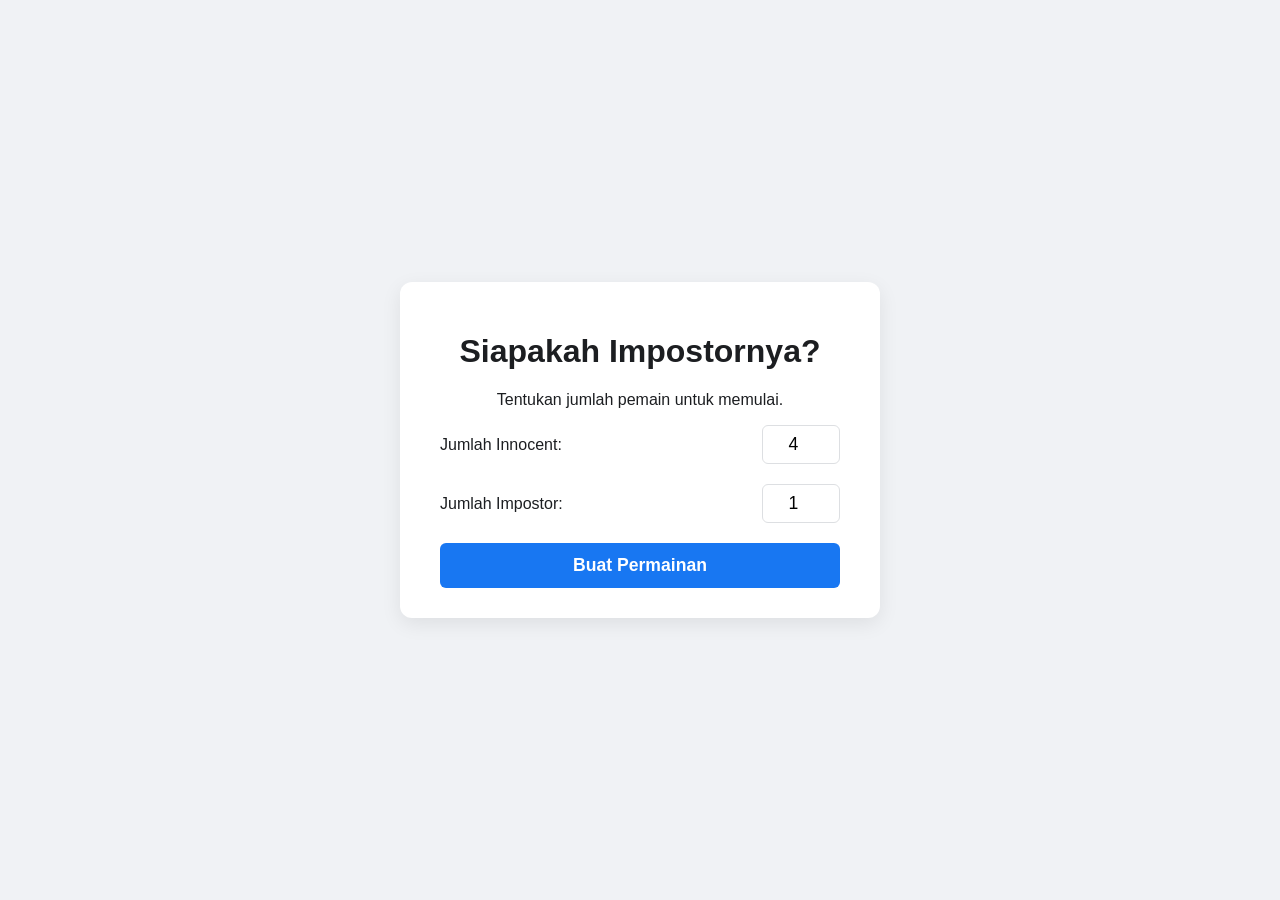
==== index.html @ 81aa45cb "Add files via upload" ====
<!DOCTYPE html>
<html lang="id">
<head>
    <meta charset="UTF-8">
    <meta name="viewport" content="width=device-width, initial-scale=1.0">
    <title>Game Siapakah Impostornya?</title>
    <link rel="stylesheet" href="style.css">
</head>
<body>

    <div id="setup-screen" class="screen">
        <div class="card">
            <h1>Siapakah Impostornya?</h1>
            <p>Tentukan jumlah pemain untuk memulai.</p>
            <div class="input-group">
                <label for="innocent-count">Jumlah Innocent:</label>
                <input type="number" id="innocent-count" value="4" min="1">
            </div>
            <div class="input-group">
                <label for="impostor-count">Jumlah Impostor:</label>
                <input type="number" id="impostor-count" value="1" min="1">
            </div>
            <button id="setup-start-button">Buat Permainan</button>
        </div>
    </div>

    <div id="pass-device-screen" class="screen hidden">
        <div class="card">
            <h2 id="pass-to-player-text">Oper perangkat ke Pemain 1</h2>
            <p>Pemain lain jangan mengintip!</p>
            <button id="show-role-button">Tampilkan Peran Saya</button>
        </div>
    </div>

    <div id="reveal-role-screen" class="screen hidden">
        <div class="card" id="role-card">
            <p>Peran kamu adalah...</p>
            <h2 id="player-role">INNOCENT</h2>
            <p>Kata rahasiamu adalah:</p>
            <h3 id="player-word">APEL</h3>
            <p id="role-description">Jelaskan kata ini agar pemain lain percaya kamu bukan Impostor!</p>
            <button id="hide-role-button">Sembunyikan & Lanjutkan</button>
        </div>
    </div>

    <div id="gameplay-screen" class="screen hidden">
        <div class="card">
            <h1>Semua Siap!</h1>
            <p>Semua pemain telah menerima peran masing-masing.</p>
            <div id="game-summary"></div>
            <p>Mulai berdiskusi dan jelaskan kata kalian. Temukan siapa Impostornya!</p>
            <button id="restart-button">Mulai Game Baru</button>
        </div>
    </div>

    <script src="script.js"></script>
</body>
</html>
---- style.css ----
/* style.css */
body {
    font-family: -apple-system, BlinkMacSystemFont, 'Segoe UI', Roboto, Oxygen, Ubuntu, Cantarell, 'Open Sans', 'Helvetica Neue', sans-serif;
    background-color: #f0f2f5;
    color: #1c1e21;
    display: flex;
    justify-content: center;
    align-items: center;
    min-height: 100vh;
    margin: 0;
    text-align: center;
}

.screen {
    width: 100%;
    padding: 20px;
    box-sizing: border-box;
}

.card {
    background-color: white;
    padding: 30px 40px;
    border-radius: 12px;
    box-shadow: 0 6px 20px rgba(0, 0, 0, 0.08);
    max-width: 400px;
    margin: auto;
}

.hidden {
    display: none;
}

.input-group {
    margin-bottom: 20px;
    display: flex;
    justify-content: space-between;
    align-items: center;
}

input[type="number"] {
    width: 60px;
    padding: 8px;
    border: 1px solid #dddfe2;
    border-radius: 6px;
    font-size: 1.1em;
    text-align: center;
}

button {
    width: 100%;
    padding: 12px 20px;
    border: none;
    border-radius: 6px;
    font-size: 1.1em;
    font-weight: bold;
    color: white;
    cursor: pointer;
    transition: background-color 0.2s;
}

#setup-start-button, #show-role-button {
    background-color: #1877f2; /* Facebook Blue */
}
#setup-start-button:hover, #show-role-button:hover {
    background-color: #166fe5;
}

#hide-role-button, #restart-button {
    background-color: #42b72a; /* Green */
}
#hide-role-button:hover, #restart-button:hover {
    background-color: #36a420;
}

/* Gaya khusus untuk kartu peran */
#role-card.innocent {
    border-top: 5px solid #1877f2;
}
#role-card.impostor {
    border-top: 5px solid #fa383e; /* Red */
}

#player-role {
    font-size: 2.5em;
    margin: 10px 0;
}

.innocent #player-role {
    color: #1877f2;
}

.impostor #player-role {
    color: #fa383e;
}

#player-word {
    font-size: 2em;
    background-color: #f0f2f5;
    padding: 15px;
    border-radius: 8px;
    margin: 20px 0;
}
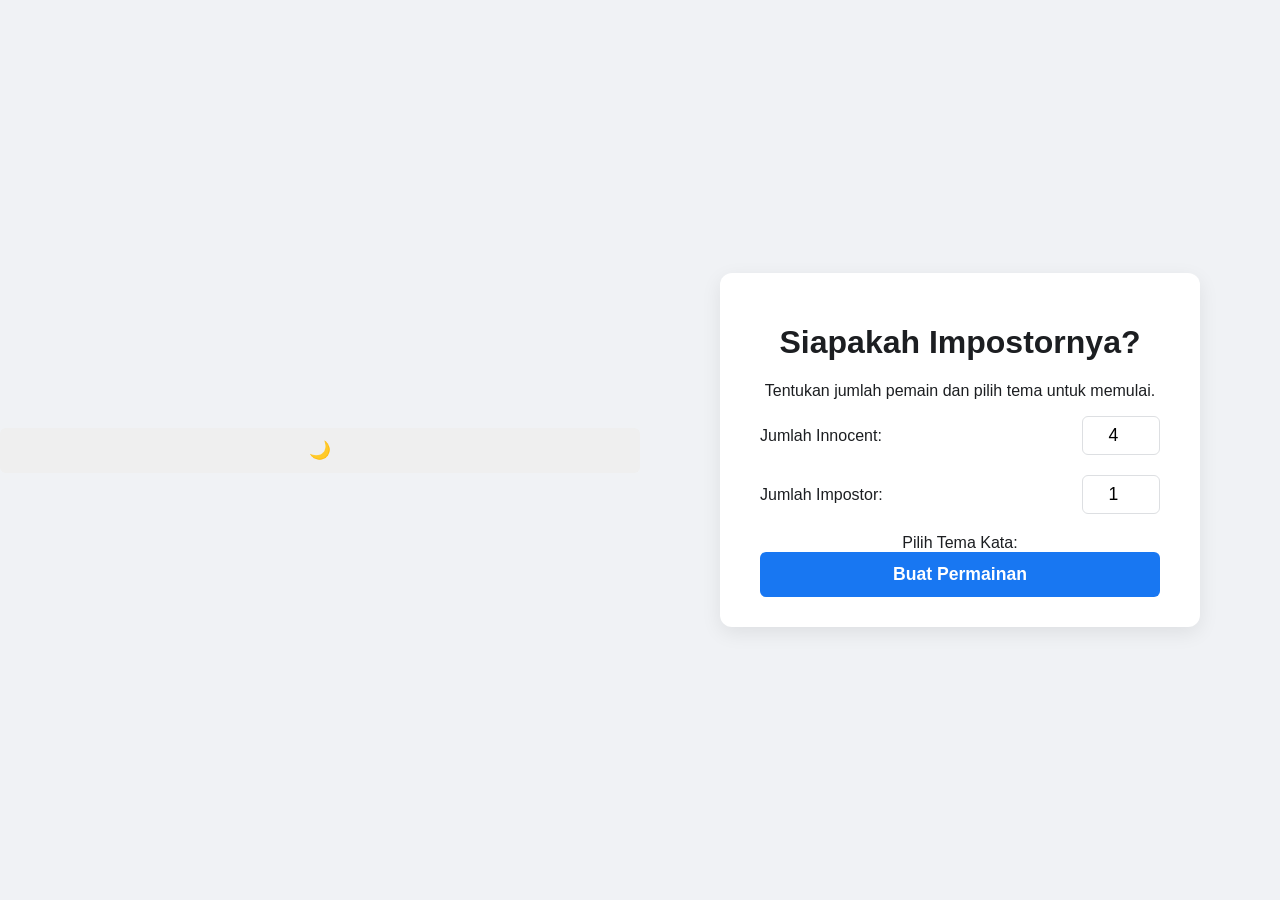
==== commit 5f34e741: "Update index.html" ====
--- a/index.html
+++ b/index.html
@@ -7,11 +7,12 @@
     <link rel="stylesheet" href="style.css">
 </head>
 <body>
+    <button id="darkmode-toggle" aria-label="Toggle dark mode">🌙</button>
 
     <div id="setup-screen" class="screen">
         <div class="card">
             <h1>Siapakah Impostornya?</h1>
-            <p>Tentukan jumlah pemain untuk memulai.</p>
+            <p>Tentukan jumlah pemain dan pilih tema untuk memulai.</p>
             <div class="input-group">
                 <label for="innocent-count">Jumlah Innocent:</label>
                 <input type="number" id="innocent-count" value="4" min="1">
@@ -20,6 +21,14 @@
                 <label for="impostor-count">Jumlah Impostor:</label>
                 <input type="number" id="impostor-count" value="1" min="1">
             </div>
+
+            <div class="theme-section">
+                <label class="theme-label">Pilih Tema Kata:</label>
+                <div id="theme-grid" class="theme-grid">
+                    <!-- Tema akan di-render oleh JS -->
+                </div>
+            </div>
+
             <button id="setup-start-button">Buat Permainan</button>
         </div>
     </div>
@@ -55,4 +64,4 @@
 
     <script src="script.js"></script>
 </body>
-</html>+</html>
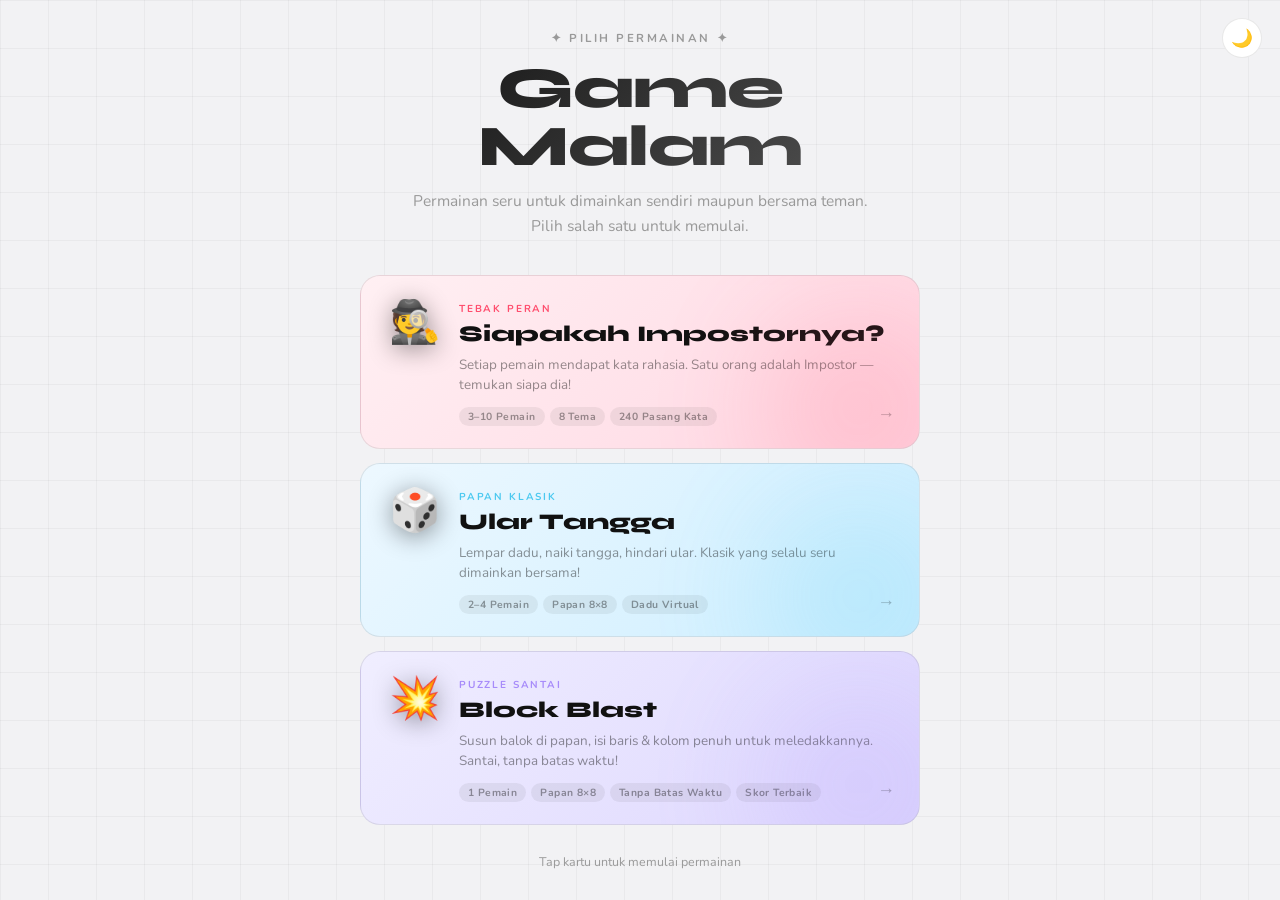
==== commit 30a8c14b: "Update index.html" ====
--- a/index.html
+++ b/index.html
@@ -3,65 +3,356 @@
 <head>
     <meta charset="UTF-8">
     <meta name="viewport" content="width=device-width, initial-scale=1.0">
-    <title>Game Siapakah Impostornya?</title>
-    <link rel="stylesheet" href="style.css">
+    <title>Game Malam — Pilih Permainan</title>
+    <link rel="preconnect" href="https://fonts.googleapis.com">
+    <link href="https://fonts.googleapis.com/css2?family=Syne:wght@700;800&family=Nunito:wght@400;600;700&display=swap" rel="stylesheet">
+    <style>
+        *, *::before, *::after { box-sizing: border-box; margin: 0; padding: 0; }
+
+        :root {
+            --bg: #0d0d0f;
+            --surface: #17171a;
+            --border: rgba(255,255,255,0.08);
+            --text: #f0f0f0;
+            --muted: #888;
+            --card-1: linear-gradient(135deg, #1a0a10 0%, #2d0f1c 100%);
+            --card-2: linear-gradient(135deg, #050e1a 0%, #0d2137 100%);
+            --card-3: linear-gradient(135deg, #0e0a1f 0%, #180d30 100%);
+            --accent-1: #ff4d6d;
+            --accent-2: #4cc9f0;
+            --accent-3: #a78bfa;
+        }
+
+        body {
+            font-family: 'Nunito', sans-serif;
+            background: var(--bg);
+            color: var(--text);
+            min-height: 100vh;
+            display: flex;
+            flex-direction: column;
+            align-items: center;
+            justify-content: center;
+            padding: 24px;
+            overflow-x: hidden;
+            transition: background 0.3s, color 0.3s;
+        }
+
+        body::before {
+            content: '';
+            position: fixed;
+            inset: 0;
+            background-image:
+                linear-gradient(rgba(255,255,255,0.025) 1px, transparent 1px),
+                linear-gradient(90deg, rgba(255,255,255,0.025) 1px, transparent 1px);
+            background-size: 48px 48px;
+            pointer-events: none;
+            z-index: 0;
+        }
+
+        .wrapper {
+            position: relative;
+            z-index: 1;
+            width: 100%;
+            max-width: 560px;
+        }
+
+        .header {
+            text-align: center;
+            margin-bottom: 36px;
+            animation: fadeDown 0.6s ease both;
+        }
+
+        .eyebrow {
+            font-size: 0.72em;
+            font-weight: 700;
+            letter-spacing: 0.22em;
+            text-transform: uppercase;
+            color: var(--muted);
+            margin-bottom: 14px;
+        }
+
+        .title {
+            font-family: 'Syne', sans-serif;
+            font-size: clamp(2.4rem, 8vw, 3.6rem);
+            font-weight: 800;
+            line-height: 1;
+            letter-spacing: -0.02em;
+            background: linear-gradient(135deg, #fff 0%, #aaa 100%);
+            -webkit-background-clip: text;
+            -webkit-text-fill-color: transparent;
+            background-clip: text;
+        }
+
+        .subtitle {
+            margin-top: 14px;
+            color: var(--muted);
+            font-size: 0.97em;
+            line-height: 1.6;
+        }
+
+        #darkmode-toggle {
+            position: fixed;
+            top: 18px;
+            right: 18px;
+            width: 40px;
+            height: 40px;
+            border-radius: 50%;
+            border: 1px solid var(--border);
+            background: var(--surface);
+            color: var(--text);
+            font-size: 1.1em;
+            cursor: pointer;
+            z-index: 100;
+            display: flex;
+            align-items: center;
+            justify-content: center;
+            transition: transform 0.2s, background 0.3s;
+        }
+        #darkmode-toggle:hover { transform: scale(1.12) rotate(18deg); }
+
+        .games {
+            display: flex;
+            flex-direction: column;
+            gap: 14px;
+        }
+
+        .game-card {
+            position: relative;
+            display: block;
+            text-decoration: none;
+            border-radius: 20px;
+            border: 1px solid var(--border);
+            overflow: hidden;
+            cursor: pointer;
+            transition: transform 0.22s ease, box-shadow 0.22s ease;
+            animation: fadeUp 0.6s ease both;
+        }
+
+        .game-card:nth-child(1) { animation-delay: 0.08s; }
+        .game-card:nth-child(2) { animation-delay: 0.18s; }
+        .game-card:nth-child(3) { animation-delay: 0.28s; }
+
+        .game-card:hover {
+            transform: translateY(-4px) scale(1.01);
+            box-shadow: 0 20px 60px rgba(0,0,0,0.5);
+        }
+
+        .game-card-inner {
+            padding: 26px 28px 22px;
+            display: flex;
+            align-items: flex-start;
+            gap: 18px;
+        }
+
+        .card-impostor { background: var(--card-1); }
+        .card-ular     { background: var(--card-2); }
+        .card-block    { background: var(--card-3); }
+
+        .game-card::after {
+            content: '';
+            position: absolute;
+            width: 200px;
+            height: 200px;
+            border-radius: 50%;
+            filter: blur(60px);
+            opacity: 0.18;
+            transition: opacity 0.3s;
+            pointer-events: none;
+            bottom: -60px;
+            right: -40px;
+        }
+        .card-impostor::after { background: var(--accent-1); }
+        .card-ular::after     { background: var(--accent-2); }
+        .card-block::after    { background: var(--accent-3); }
+        .game-card:hover::after { opacity: 0.38; }
+
+        .card-emoji {
+            font-size: 2.6em;
+            line-height: 1;
+            flex-shrink: 0;
+            filter: drop-shadow(0 4px 12px rgba(0,0,0,0.4));
+        }
+
+        .card-body { flex: 1; }
+
+        .card-tag {
+            font-size: 0.63em;
+            font-weight: 700;
+            letter-spacing: 0.18em;
+            text-transform: uppercase;
+            margin-bottom: 6px;
+        }
+        .card-impostor .card-tag { color: var(--accent-1); }
+        .card-ular .card-tag     { color: var(--accent-2); }
+        .card-block .card-tag    { color: var(--accent-3); }
+
+        .card-title {
+            font-family: 'Syne', sans-serif;
+            font-size: 1.4em;
+            font-weight: 800;
+            line-height: 1.1;
+            margin-bottom: 8px;
+            color: #fff;
+        }
+
+        .card-desc {
+            font-size: 0.84em;
+            color: rgba(255,255,255,0.48);
+            line-height: 1.5;
+        }
+
+        .card-arrow {
+            position: absolute;
+            bottom: 22px;
+            right: 24px;
+            font-size: 1.1em;
+            opacity: 0.3;
+            transition: opacity 0.2s, transform 0.2s;
+            color: #fff;
+        }
+        .game-card:hover .card-arrow { opacity: 1; transform: translateX(4px); }
+
+        .badge-row {
+            display: flex;
+            flex-wrap: wrap;
+            gap: 5px;
+            margin-top: 12px;
+        }
+        .badge {
+            font-size: 0.65em;
+            font-weight: 700;
+            padding: 2px 9px;
+            border-radius: 20px;
+            background: rgba(255,255,255,0.07);
+            color: rgba(255,255,255,0.42);
+            letter-spacing: 0.04em;
+        }
+
+        .footer {
+            text-align: center;
+            margin-top: 28px;
+            color: var(--muted);
+            font-size: 0.78em;
+            animation: fadeUp 0.6s 0.45s ease both;
+        }
+
+        /* Light mode */
+        body.light {
+            --bg: #f2f2f4;
+            --surface: #ffffff;
+            --border: rgba(0,0,0,0.09);
+            --text: #111;
+            --muted: #999;
+            --card-1: linear-gradient(135deg, #fff0f3 0%, #ffd6e2 100%);
+            --card-2: linear-gradient(135deg, #edf8ff 0%, #cceeff 100%);
+            --card-3: linear-gradient(135deg, #f0eeff 0%, #ddd6fe 100%);
+        }
+        body.light::before {
+            background-image:
+                linear-gradient(rgba(0,0,0,0.035) 1px, transparent 1px),
+                linear-gradient(90deg, rgba(0,0,0,0.035) 1px, transparent 1px);
+        }
+        body.light .title {
+            background: linear-gradient(135deg, #111 0%, #555 100%);
+            -webkit-background-clip: text;
+            background-clip: text;
+        }
+        body.light .card-title { color: #111; }
+        body.light .card-desc  { color: rgba(0,0,0,0.42); }
+        body.light .badge      { background: rgba(0,0,0,0.06); color: rgba(0,0,0,0.38); }
+        body.light .card-arrow { color: #111; }
+
+        @keyframes fadeDown {
+            from { opacity: 0; transform: translateY(-16px); }
+            to   { opacity: 1; transform: translateY(0); }
+        }
+        @keyframes fadeUp {
+            from { opacity: 0; transform: translateY(20px); }
+            to   { opacity: 1; transform: translateY(0); }
+        }
+    </style>
 </head>
 <body>
-    <button id="darkmode-toggle" aria-label="Toggle dark mode">🌙</button>
-
-    <div id="setup-screen" class="screen">
-        <div class="card">
-            <h1>Siapakah Impostornya?</h1>
-            <p>Tentukan jumlah pemain dan pilih tema untuk memulai.</p>
-            <div class="input-group">
-                <label for="innocent-count">Jumlah Innocent:</label>
-                <input type="number" id="innocent-count" value="4" min="1">
-            </div>
-            <div class="input-group">
-                <label for="impostor-count">Jumlah Impostor:</label>
-                <input type="number" id="impostor-count" value="1" min="1">
-            </div>
-
-            <div class="theme-section">
-                <label class="theme-label">Pilih Tema Kata:</label>
-                <div id="theme-grid" class="theme-grid">
-                    <!-- Tema akan di-render oleh JS -->
+
+    <button id="darkmode-toggle" aria-label="Toggle mode">☀️</button>
+
+    <div class="wrapper">
+        <header class="header">
+            <p class="eyebrow">✦ Pilih Permainan ✦</p>
+            <h1 class="title">Game Malam</h1>
+            <p class="subtitle">Permainan seru untuk dimainkan sendiri maupun bersama teman.<br>Pilih salah satu untuk memulai.</p>
+        </header>
+
+        <div class="games">
+
+            <a class="game-card card-impostor" href="impostor.html">
+                <div class="game-card-inner">
+                    <div class="card-emoji">🕵️</div>
+                    <div class="card-body">
+                        <p class="card-tag">Tebak Peran</p>
+                        <h2 class="card-title">Siapakah Impostornya?</h2>
+                        <p class="card-desc">Setiap pemain mendapat kata rahasia. Satu orang adalah Impostor — temukan siapa dia!</p>
+                        <div class="badge-row">
+                            <span class="badge">3–10 Pemain</span>
+                            <span class="badge">8 Tema</span>
+                            <span class="badge">240 Pasang Kata</span>
+                        </div>
+                    </div>
                 </div>
-            </div>
-
-            <button id="setup-start-button">Buat Permainan</button>
+                <span class="card-arrow">→</span>
+            </a>
+
+            <a class="game-card card-ular" href="ular-tangga.html">
+                <div class="game-card-inner">
+                    <div class="card-emoji">🎲</div>
+                    <div class="card-body">
+                        <p class="card-tag">Papan Klasik</p>
+                        <h2 class="card-title">Ular Tangga</h2>
+                        <p class="card-desc">Lempar dadu, naiki tangga, hindari ular. Klasik yang selalu seru dimainkan bersama!</p>
+                        <div class="badge-row">
+                            <span class="badge">2–4 Pemain</span>
+                            <span class="badge">Papan 8×8</span>
+                            <span class="badge">Dadu Virtual</span>
+                        </div>
+                    </div>
+                </div>
+                <span class="card-arrow">→</span>
+            </a>
+
+            <a class="game-card card-block" href="block-blast.html">
+                <div class="game-card-inner">
+                    <div class="card-emoji">💥</div>
+                    <div class="card-body">
+                        <p class="card-tag">Puzzle Santai</p>
+                        <h2 class="card-title">Block Blast</h2>
+                        <p class="card-desc">Susun balok di papan, isi baris & kolom penuh untuk meledakkannya. Santai, tanpa batas waktu!</p>
+                        <div class="badge-row">
+                            <span class="badge">1 Pemain</span>
+                            <span class="badge">Papan 8×8</span>
+                            <span class="badge">Tanpa Batas Waktu</span>
+                            <span class="badge">Skor Terbaik</span>
+                        </div>
+                    </div>
+                </div>
+                <span class="card-arrow">→</span>
+            </a>
+
         </div>
+
+        <p class="footer">Tap kartu untuk memulai permainan</p>
     </div>
 
-    <div id="pass-device-screen" class="screen hidden">
-        <div class="card">
-            <h2 id="pass-to-player-text">Oper perangkat ke Pemain 1</h2>
-            <p>Pemain lain jangan mengintip!</p>
-            <button id="show-role-button">Tampilkan Peran Saya</button>
-        </div>
-    </div>
-
-    <div id="reveal-role-screen" class="screen hidden">
-        <div class="card" id="role-card">
-            <p>Peran kamu adalah...</p>
-            <h2 id="player-role">INNOCENT</h2>
-            <p>Kata rahasiamu adalah:</p>
-            <h3 id="player-word">APEL</h3>
-            <p id="role-description">Jelaskan kata ini agar pemain lain percaya kamu bukan Impostor!</p>
-            <button id="hide-role-button">Sembunyikan & Lanjutkan</button>
-        </div>
-    </div>
-
-    <div id="gameplay-screen" class="screen hidden">
-        <div class="card">
-            <h1>Semua Siap!</h1>
-            <p>Semua pemain telah menerima peran masing-masing.</p>
-            <div id="game-summary"></div>
-            <p>Mulai berdiskusi dan jelaskan kata kalian. Temukan siapa Impostornya!</p>
-            <button id="restart-button">Mulai Game Baru</button>
-        </div>
-    </div>
-
-    <script src="script.js"></script>
+    <script>
+        const toggle = document.getElementById('darkmode-toggle');
+        function applyMode(isLight) {
+            document.body.classList.toggle('light', isLight);
+            toggle.textContent = isLight ? '🌙' : '☀️';
+            localStorage.setItem('homeMode', isLight ? 'light' : 'dark');
+        }
+        toggle.addEventListener('click', () => applyMode(!document.body.classList.contains('light')));
+        const saved = localStorage.getItem('homeMode');
+        if (saved === 'light') applyMode(true);
+        else if (saved === null && window.matchMedia('(prefers-color-scheme: light)').matches) applyMode(true);
+    </script>
 </body>
 </html>
